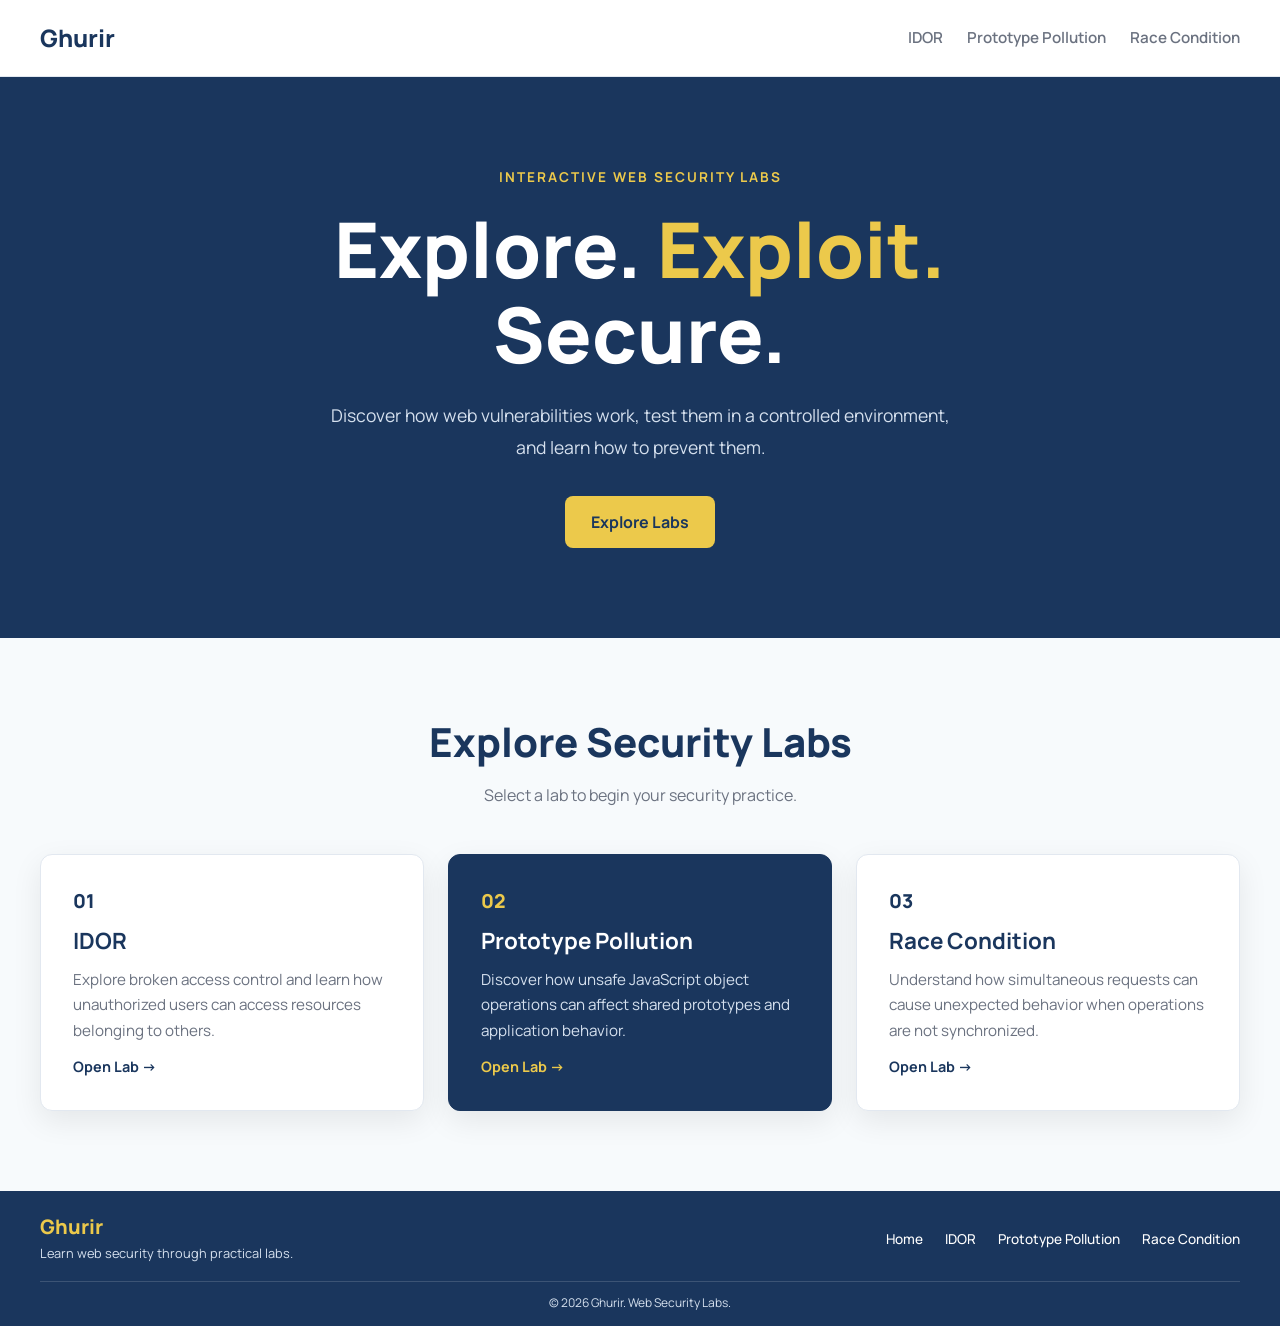
==== pages/index.html @ 42815bb0 "Add files via upload Updated global CSS and organized styles. and make the home-page and organize t" ====
<!doctype html>
<html lang="en">
<head>
  <meta charset="utf-8">
  <meta name="viewport"
        content="width=device-width, initial-scale=1">

  <meta name="description"
        content="Practice web security through interactive labs.">

  <title>Ghurir | Web Security Labs</title>

  <link rel="preconnect"
        href="https://fonts.googleapis.com">
  <link rel="preconnect"
        href="https://fonts.gstatic.com"
        crossorigin>

  <link
    href="https://fonts.googleapis.com/css2?family=Manrope:wght@400;500;600;700;800&display=swap"
    rel="stylesheet">

<link rel="stylesheet" href="../stylesheet/global.css">
  <link rel="stylesheet" href="../stylesheet/styles.css">
  <link rel="stylesheet" href="../stylesheet/footer.css">
</head>

<body>

  <header class="site-header">
    <a class="brand" href="index.html">Ghurir</a>

    <nav aria-label="Main navigation">
      <a href="labs/lab-1.html">IDOR</a>
      <a href="labs/lab-2.html">Prototype Pollution</a>
      <a href="labs/lab-3.html">Race Condition</a>
    </nav>
  </header>

  <main>

    <section class="hero">
      <div class="hero-content">

        <p class="eyebrow">
          Interactive Web Security Labs
        </p>

        <h1>
          Explore. <span>Exploit.</span> Secure.
        </h1>

        <p class="hero-description">
          Discover how web vulnerabilities work,
          test them in a controlled environment,
          and learn how to prevent them.
        </p>

        <a href="#labs" class="btn">
          Explore Labs
        </a>

      </div>
    </section>

    <section id="labs" class="labs-section">
      <div class="container">

        <h2 class="section-title">
          Explore Security Labs
        </h2>

        <p class="section-description">
          Select a lab to begin your security practice.
        </p>

        <div class="labs-grid">

          <a href="labs/lab-1.html" class="lab-card">
            <span class="lab-card__number">01</span>
            <h3>IDOR</h3>
            <p>
              Explore broken access control and learn
              how unauthorized users can access
              resources belonging to others.
            </p>
            <span class="lab-card__action">
              Open Lab &rarr;
            </span>
          </a>

          <a href="labs/lab-2.html"
             class="lab-card lab-card--featured">
            <span class="lab-card__number">02</span>
            <h3>Prototype Pollution</h3>
            <p>
              Discover how unsafe JavaScript object
              operations can affect shared prototypes
              and application behavior.
            </p>
            <span class="lab-card__action">
              Open Lab &rarr;
            </span>
          </a>

          <a href="labs/lab-3.html" class="lab-card">
            <span class="lab-card__number">03</span>
            <h3>Race Condition</h3>
            <p>
              Understand how simultaneous requests
              can cause unexpected behavior when
              operations are not synchronized.
            </p>
            <span class="lab-card__action">
              Open Lab &rarr;
            </span>
          </a>

        </div>
      </div>
    </section>

  </main>

  <footer class="site-footer">
    <div class="container footer-content">

      <div class="footer-brand">
        <h2>Ghurir</h2>
        <p>Learn web security through practical labs.</p>
      </div>

      <nav class="footer-nav" aria-label="Footer navigation">
        <a href="index.html">Home</a>
        <a href="labs/lab-1.html">IDOR</a>
        <a href="labs/lab-2.html">Prototype Pollution</a>
        <a href="labs/lab-3.html">Race Condition</a>
      </nav>

    </div>

    <div class="container footer-bottom">
      <p>&copy; 2026 Ghurir. Web Security Labs.</p>
    </div>
  </footer>

</body>
</html>
---- stylesheet/global.css ----
:root {
    --font-primary: "Manrope", -apple-system,
                    BlinkMacSystemFont, "Segoe UI",
                    Roboto, sans-serif;

    --color-primary: #1A365D;
    --color-primary-hover: #244A78;
    --color-secondary: #ECC94B;
    --color-secondary-hover: #F6DA70;

    --color-background: #F7FAFC;
    --color-surface: #FFFFFF;
    --color-text: #2D3748;
    --color-muted: #6B7280;
    --color-border: #E2E8F0;
    --color-on-dark: #D5E0EE;

    --container-width: 1200px;
    --radius-sm: 8px;
    --radius-lg: 12px;

    --shadow-card: 0 10px 30px rgba(0, 0, 0, 0.08);
    --shadow-hover: 0 15px 40px rgba(0, 0, 0, 0.15);

    --transition-base: 0.3s ease;
}

*,
*::before,
*::after {
    box-sizing: border-box;
}

html {
    scroll-behavior: smooth;
}

body {
    min-height: 100vh;
    min-height: 100dvh;
    margin: 0;

    display: flex;
    flex-direction: column;

    font-family: var(--font-primary);
    line-height: 1.5;

    background-color: var(--color-background);
    color: var(--color-text);
}

main {
    flex: 1;
}

h1,
h2,
h3 {
    margin-top: 0;
    line-height: 1.2;
    color: var(--color-primary);
}

a {
    color: var(--color-primary);
    text-decoration: none;
    transition: color var(--transition-base);
}

a:hover {
    color: var(--color-primary-hover);
}

button,
input,
textarea,
select {
    font: inherit;
}

button {
    cursor: pointer;
}

img,
video {
    display: block;
    max-width: 100%;
    height: auto;
}

.container {
    width: min(var(--container-width), calc(100% - 40px));
    margin-inline: auto;
}

:focus-visible {
    outline: 2px solid var(--color-secondary);
    outline-offset: 3px;
}

#labs {
    scroll-margin-top: 20px;
}

@media (max-width: 600px) {
    .container {
        width: calc(100% - 32px);
    }
}

@media (prefers-reduced-motion: reduce) {
    *,
    *::before,
    *::after {
        scroll-behavior: auto !important;
        animation-duration: 0.01ms !important;
        animation-iteration-count: 1 !important;
        transition-duration: 0.01ms !important;
    }
}
---- stylesheet/styles.css ----
/* Header */

.site-header {
    display: flex;
    align-items: center;
    justify-content: space-between;
    gap: 20px;

    padding: 20px max(20px, calc((100% - var(--container-width)) / 2));

    background-color: var(--color-surface);
    border-bottom: 1px solid var(--color-border);
}

.brand {
    color: var(--color-primary);
    font-size: 1.5rem;
    font-weight: 800;
}

.site-header nav {
    display: flex;
    align-items: center;
    gap: 24px;
}

.site-header nav a {
    color: var(--color-muted);
    font-size: 0.95rem;
    font-weight: 600;
}

.site-header nav a:hover,
.site-header nav a[aria-current="page"] {
    color: var(--color-primary);
}

/* Hero */

.hero {
    display: flex;
    align-items: center;
    justify-content: center;

    min-height: 480px;
    padding: 90px 20px;

    background-color: var(--color-primary);
}

.hero-content {
    width: 100%;
    max-width: 750px;
    text-align: center;
}

.eyebrow {
    margin: 0 0 20px;

    color: var(--color-secondary);
    font-size: 0.85rem;
    font-weight: 700;
    letter-spacing: 2px;
    text-transform: uppercase;
}

.hero h1 {
    margin: 0 0 24px;

    color: var(--color-surface);
    font-size: clamp(2.8rem, 6vw, 5rem);
    font-weight: 800;
    line-height: 1.1;
}

.hero h1 span {
    color: var(--color-secondary);
}

.hero-description {
    max-width: 620px;
    margin: 0 auto 32px;

    color: var(--color-on-dark);
    font-size: 1.1rem;
    line-height: 1.8;
}

.btn {
    display: inline-block;
    padding: 13px 25px;
    margin-top: 0;

    background-color: var(--color-secondary);
    color: var(--color-primary);

    border: 1px solid transparent;
    border-radius: var(--radius-sm);

    font-weight: 700;
    text-align: center;

    transition:
        background-color var(--transition-base),
        color var(--transition-base),
        transform var(--transition-base);
}

.btn:hover {
    background-color: var(--color-secondary-hover);
    color: var(--color-primary);
    transform: translateY(-3px);
}

/* Labs */

.labs-section {
    padding: 80px 0;
    background-color: var(--color-background);
}

.section-title {
    margin: 0 0 16px;

    color: var(--color-primary);
    font-size: clamp(1.8rem, 4vw, 2.5rem);
    font-weight: 800;
    text-align: center;
}

.section-description {
    margin: 0 0 45px;

    color: var(--color-muted);
    text-align: center;
    line-height: 1.7;
}

.labs-grid {
    display: grid;
    grid-template-columns: repeat(auto-fit, minmax(min(100%, 280px), 1fr));
    gap: 24px;
}

.lab-card {
    display: flex;
    flex-direction: column;
    align-items: flex-start;
    gap: 12px;

    min-height: 240px;
    padding: 32px;

    background-color: var(--color-surface);
    border: 1px solid var(--color-border);
    border-radius: var(--radius-lg);
    box-shadow: var(--shadow-card);

    transition:
        transform var(--transition-base),
        box-shadow var(--transition-base),
        border-color var(--transition-base);
}

.lab-card:hover {
    transform: translateY(-6px);
    border-color: var(--color-secondary);
    box-shadow: var(--shadow-hover);
}

.lab-card__number {
    color: var(--color-primary);
    font-size: 1.2rem;
    font-weight: 800;
}

.lab-card h3 {
    margin: 0;
    font-size: 1.4rem;
}

.lab-card p {
    margin: 0;

    color: var(--color-muted);
    font-size: 0.95rem;
    line-height: 1.7;
}

.lab-card__action {
    display: inline-block;
    margin-top: auto;

    color: var(--color-primary);
    font-size: 0.9rem;
    font-weight: 700;

    transition: transform var(--transition-base);
}

.lab-card:hover .lab-card__action {
    transform: translateX(5px);
}

/* Featured Lab */

.lab-card--featured {
    background-color: var(--color-primary);
    border-color: var(--color-primary);
}

.lab-card--featured h3 {
    color: var(--color-surface);
}

.lab-card--featured .lab-card__number,
.lab-card--featured .lab-card__action {
    color: var(--color-secondary);
}

.lab-card--featured p {
    color: var(--color-on-dark);
}

/* Responsive */

@media (max-width: 700px) {
    .site-header {
        flex-direction: column;
        align-items: flex-start;
        padding: 20px;
    }

    .site-header nav {
        flex-wrap: wrap;
        gap: 16px;
    }

    .hero {
        min-height: auto;
        padding: 70px 20px;
    }

    .hero h1 {
        font-size: clamp(2.3rem, 9vw, 3.5rem);
    }

    .hero-description {
        font-size: 1rem;
    }

    .labs-section {
        padding: 55px 0;
    }

    .labs-grid {
        gap: 20px;
    }

    .lab-card {
        min-height: 220px;
        padding: 24px;
    }
}
---- stylesheet/footer.css ----
.site-footer {
    padding: 24px 0 14px;
    background-color: var(--color-primary);
    color: var(--color-surface);
}

.footer-content {
    display: flex;
    align-items: center;
    justify-content: space-between;
    gap: 24px;
    padding-bottom: 18px;
}

.footer-brand h2 {
    margin: 0 0 5px;
    color: var(--color-secondary);
    font-size: 1.25rem;
    font-weight: 800;
}

.footer-brand p {
    margin: 0;
    color: var(--color-on-dark);
    font-size: 0.8rem;
}

.footer-nav {
    display: flex;
    align-items: center;
    flex-wrap: wrap;
    gap: 22px;
}

.footer-nav a {
    color: var(--color-surface);
    font-size: 0.85rem;
    font-weight: 500;
}

.footer-nav a:hover {
    color: var(--color-secondary);
}

.footer-bottom {
    padding-top: 12px;
    border-top: 1px solid rgba(255, 255, 255, 0.15);
    text-align: center;
}

.footer-bottom p {
    margin: 0;
    color: var(--color-on-dark);
    font-size: 0.75rem;
}

@media (max-width: 600px) {
    .footer-content {
        flex-direction: column;
        gap: 20px;
        text-align: center;
    }

    .footer-nav {
        justify-content: center;
        gap: 12px 20px;
    }

    .footer-nav a {
        display: inline-flex;
        align-items: center;
        min-height: 44px;
    }
}
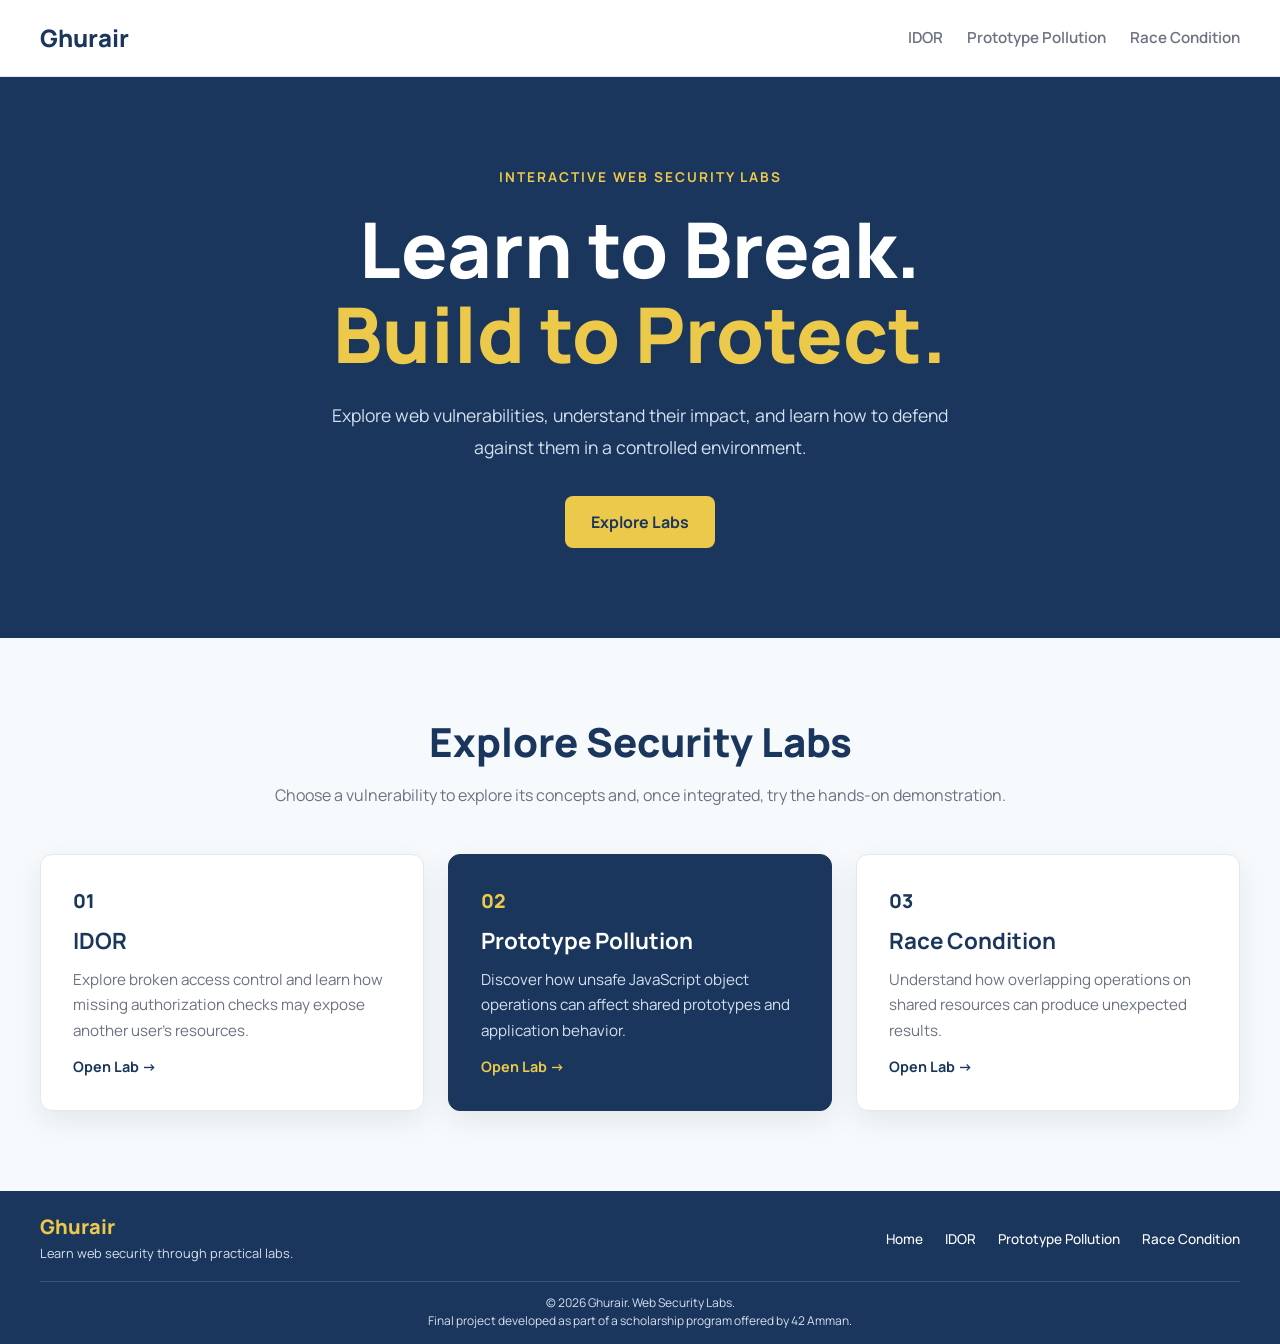
==== commit c8bf489d: "feat: Complete IDOR lab with interactive vulnerability simulation" ====
--- a/pages/index.html
+++ b/pages/index.html
@@ -1,149 +1,90 @@
-
 <!doctype html>
 <html lang="en">
 <head>
   <meta charset="utf-8">
-  <meta name="viewport"
-        content="width=device-width, initial-scale=1">
+  <meta name="viewport" content="width=device-width, initial-scale=1">
+  <meta name="description" content="Ghurair: educational web security labs covering IDOR, Prototype Pollution and Race Conditions.">
+  <title>Web Security Labs | Ghurair</title>
 
-  <meta name="description"
-        content="Practice web security through interactive labs.">
+  <link rel="preconnect" href="https://fonts.googleapis.com">
+  <link rel="preconnect" href="https://fonts.gstatic.com" crossorigin>
+  <link href="https://fonts.googleapis.com/css2?family=Manrope:wght@400;500;600;700;800&amp;display=swap" rel="stylesheet">
 
-  <title>Ghurir | Web Security Labs</title>
-
-  <link rel="preconnect"
-        href="https://fonts.googleapis.com">
-  <link rel="preconnect"
-        href="https://fonts.gstatic.com"
-        crossorigin>
-
-  <link
-    href="https://fonts.googleapis.com/css2?family=Manrope:wght@400;500;600;700;800&display=swap"
-    rel="stylesheet">
-
-<link rel="stylesheet" href="../stylesheet/global.css">
+  <link rel="stylesheet" href="../stylesheet/global.css">
   <link rel="stylesheet" href="../stylesheet/styles.css">
+  <link rel="stylesheet" href="../stylesheet/labs.css">
   <link rel="stylesheet" href="../stylesheet/footer.css">
 </head>
-
 <body>
-
+  <!-- Shared navigation -->
   <header class="site-header">
-    <a class="brand" href="index.html">Ghurir</a>
-
+    <a class="brand" href="index.html" aria-label="Ghurair home">Ghurair</a>
     <nav aria-label="Main navigation">
-      <a href="labs/lab-1.html">IDOR</a>
-      <a href="labs/lab-2.html">Prototype Pollution</a>
-      <a href="labs/lab-3.html">Race Condition</a>
+      <a href="lab-1.html">IDOR</a>
+      <a href="lab-2.html">Prototype Pollution</a>
+      <a href="lab-3.html">Race Condition</a>
     </nav>
   </header>
-
   <main>
-
+    <!-- Hero -->
     <section class="hero">
       <div class="hero-content">
-
-        <p class="eyebrow">
-          Interactive Web Security Labs
+        <p class="eyebrow">INTERACTIVE WEB SECURITY LABS</p>
+        <h1>Learn to Break. <span>Build to Protect.</span></h1>
+        <p class="hero-description">
+          Explore web vulnerabilities, understand their impact,
+          and learn how to defend against them in a controlled environment.
         </p>
-
-        <h1>
-          Explore. <span>Exploit.</span> Secure.
-        </h1>
-
-        <p class="hero-description">
-          Discover how web vulnerabilities work,
-          test them in a controlled environment,
-          and learn how to prevent them.
-        </p>
-
-        <a href="#labs" class="btn">
-          Explore Labs
-        </a>
-
+        <a class="btn" href="#labs">Explore Labs</a>
       </div>
     </section>
 
+    <!-- Three available labs -->
     <section id="labs" class="labs-section">
       <div class="container">
-
-        <h2 class="section-title">
-          Explore Security Labs
-        </h2>
-
-        <p class="section-description">
-          Select a lab to begin your security practice.
-        </p>
-
+        <h2 class="section-title">Explore Security Labs</h2>
+        <p class="section-description">Choose a vulnerability to explore its concepts and, once integrated, try the hands-on demonstration.</p>
         <div class="labs-grid">
-
-          <a href="labs/lab-1.html" class="lab-card">
+          <a class="lab-card" href="lab-1.html">
             <span class="lab-card__number">01</span>
             <h3>IDOR</h3>
-            <p>
-              Explore broken access control and learn
-              how unauthorized users can access
-              resources belonging to others.
-            </p>
-            <span class="lab-card__action">
-              Open Lab &rarr;
-            </span>
+            <p>Explore broken access control and learn how missing authorization checks may expose another user's resources.</p>
+            <span class="lab-card__action">Open Lab &rarr;</span>
           </a>
-
-          <a href="labs/lab-2.html"
-             class="lab-card lab-card--featured">
+          <a class="lab-card lab-card--featured" href="lab-2.html">
             <span class="lab-card__number">02</span>
             <h3>Prototype Pollution</h3>
-            <p>
-              Discover how unsafe JavaScript object
-              operations can affect shared prototypes
-              and application behavior.
-            </p>
-            <span class="lab-card__action">
-              Open Lab &rarr;
-            </span>
+            <p>Discover how unsafe JavaScript object operations can affect shared prototypes and application behavior.</p>
+            <span class="lab-card__action">Open Lab &rarr;</span>
           </a>
-
-          <a href="labs/lab-3.html" class="lab-card">
+          <a class="lab-card" href="lab-3.html">
             <span class="lab-card__number">03</span>
             <h3>Race Condition</h3>
-            <p>
-              Understand how simultaneous requests
-              can cause unexpected behavior when
-              operations are not synchronized.
-            </p>
-            <span class="lab-card__action">
-              Open Lab &rarr;
-            </span>
+            <p>Understand how overlapping operations on shared resources can produce unexpected results.</p>
+            <span class="lab-card__action">Open Lab &rarr;</span>
           </a>
-
         </div>
       </div>
     </section>
-
   </main>
-
+  <!-- Shared footer -->
   <footer class="site-footer">
     <div class="container footer-content">
-
       <div class="footer-brand">
-        <h2>Ghurir</h2>
+        <h2>Ghurair</h2>
         <p>Learn web security through practical labs.</p>
       </div>
-
       <nav class="footer-nav" aria-label="Footer navigation">
         <a href="index.html">Home</a>
-        <a href="labs/lab-1.html">IDOR</a>
-        <a href="labs/lab-2.html">Prototype Pollution</a>
-        <a href="labs/lab-3.html">Race Condition</a>
+        <a href="lab-1.html">IDOR</a>
+        <a href="lab-2.html">Prototype Pollution</a>
+        <a href="lab-3.html">Race Condition</a>
       </nav>
-
     </div>
-
     <div class="container footer-bottom">
-      <p>&copy; 2026 Ghurir. Web Security Labs.</p>
+      <p>&copy; 2026 Ghurair. Web Security Labs.</p>
+      <p>Final project developed as part of a scholarship program offered by 42 Amman.</p>
     </div>
   </footer>
-
 </body>
-</html>
+</html>
--- a/stylesheet/labs.css
+++ b/stylesheet/labs.css
@@ -0,0 +1,388 @@
+
+/* Lab Header */
+
+.lab-header {
+    padding: 65px 0;
+    background: var(--color-primary);
+    color: var(--color-surface);
+}
+
+.back-link {
+    display: inline-block;
+    margin-bottom: 35px;
+    color: var(--color-on-dark);
+    font-size: 0.9rem;
+}
+
+.back-link:hover {
+    color: var(--color-secondary);
+}
+
+.lab-header h1 {
+    margin-bottom: 18px;
+    color: var(--color-surface);
+    font-size: clamp(2.4rem, 5vw, 4rem);
+    font-weight: 800;
+}
+
+.lab-intro {
+    max-width: 680px;
+    color: var(--color-on-dark);
+    font-size: 1.05rem;
+    line-height: 1.8;
+}
+
+.lab-tags {
+    display: flex;
+    flex-wrap: wrap;
+    gap: 10px;
+    margin-top: 25px;
+}
+
+.lab-tags span {
+    padding: 8px 14px;
+    border: 1px solid rgba(255, 255, 255, 0.2);
+    border-radius: var(--radius-sm);
+    color: var(--color-surface);
+    font-size: 0.8rem;
+}
+
+/* Lab Layout */
+
+.lab-layout {
+    display: grid;
+    gap: 25px;
+    max-width: 1000px;
+    padding-top: 55px;
+    padding-bottom: 80px;
+}
+
+.lab-panel {
+    min-width: 0;
+    padding: 35px;
+    background: var(--color-surface);
+    border: 1px solid var(--color-border);
+    border-radius: var(--radius-lg);
+    box-shadow: var(--shadow-card);
+}
+
+.lab-panel h2 {
+    margin-bottom: 18px;
+    font-size: 1.5rem;
+    font-weight: 800;
+}
+
+.lab-panel p {
+    color: var(--color-muted);
+    line-height: 1.8;
+}
+
+/* Code Window */
+
+.code-window {
+    overflow: hidden;
+    margin: 25px 0;
+    background: #101827;
+    border-radius: var(--radius-sm);
+}
+
+.code-header {
+    display: flex;
+    justify-content: space-between;
+    align-items: center;
+    gap: 12px;
+    padding: 14px 20px;
+    background: #1e293b;
+    color: #e2e8f0;
+    font-size: 0.85rem;
+}
+
+.code-status {
+    padding: 5px 10px;
+    border-radius: 5px;
+    font-weight: 700;
+}
+
+.vulnerable-status {
+    background: #7f1d1d;
+    color: #fecaca;
+}
+
+.fixed-status {
+    background: #14532d;
+    color: #bbf7d0;
+}
+
+.code-window pre {
+    overflow-x: auto;
+    margin: 0;
+    padding: 22px;
+    color: #e2e8f0;
+    font-size: 0.9rem;
+    line-height: 1.9;
+    tab-size: 2;
+}
+
+.code-window code {
+    font-family: "Courier New", monospace;
+}
+
+.code-window code > span {
+    display: block;
+    min-height: 1.9em;
+    white-space: pre;
+}
+
+.code-danger {
+    margin-inline: -8px;
+    padding-inline: 8px;
+    background: rgba(239, 68, 68, 0.18);
+    border-left: 3px solid #ef4444;
+}
+
+.code-safe {
+    margin-inline: -8px;
+    padding-inline: 8px;
+    background: rgba(34, 197, 94, 0.15);
+    border-left: 3px solid #22c55e;
+}
+
+.code-explanation {
+    padding: 15px 18px;
+    background: var(--color-background);
+    border-left: 3px solid var(--color-secondary);
+    border-radius: 4px;
+}
+
+/* Simulation Toolbar */
+
+.simulation-toolbar {
+    display: flex;
+    justify-content: space-between;
+    align-items: center;
+    flex-wrap: wrap;
+    gap: 20px;
+    margin: 25px 0;
+}
+
+.field-label {
+    display: block;
+    margin-bottom: 10px;
+    color: var(--color-text);
+    font-size: 0.9rem;
+    font-weight: 700;
+}
+
+.mode-badge {
+    display: inline-block;
+    padding: 7px 12px;
+    border-radius: 6px;
+    font-size: 0.8rem;
+    font-weight: 700;
+}
+
+.mode-vulnerable {
+    background: #fee2e2;
+    color: #991b1b;
+}
+
+.mode-fixed {
+    background: #dcfce7;
+    color: #166534;
+}
+
+.mode-switch {
+    display: flex;
+    gap: 8px;
+}
+
+.mode-btn {
+    padding: 10px 17px;
+    background: var(--color-background);
+    color: var(--color-primary);
+    border: 1px solid var(--color-border);
+    border-radius: var(--radius-sm);
+    font-weight: 700;
+    transition: all var(--transition-base);
+}
+
+.mode-btn.active {
+    background: var(--color-primary);
+    color: var(--color-surface);
+    border-color: var(--color-primary);
+}
+
+/* Simulation Box */
+
+.simulation-box {
+    padding: 30px;
+    background: var(--color-background);
+    border: 1px solid var(--color-border);
+    border-radius: var(--radius-lg);
+}
+
+.simulation-user {
+    margin-bottom: 25px;
+}
+
+.simulation-user strong {
+    display: block;
+    color: var(--color-primary);
+}
+
+#profile-id {
+    width: 100%;
+    padding: 13px 15px;
+    background: var(--color-surface);
+    border: 1px solid var(--color-border);
+    border-radius: var(--radius-sm);
+    color: var(--color-text);
+}
+
+#profile-id:focus {
+    border-color: var(--color-primary);
+    outline: 2px solid var(--color-secondary);
+    outline-offset: 2px;
+}
+
+/* Payload Controls */
+
+.payload-label {
+    margin: 25px 0 12px;
+    font-weight: 700;
+}
+
+.payload-buttons {
+    display: flex;
+    flex-wrap: wrap;
+    gap: 10px;
+}
+
+.payload-buttons button {
+    padding: 11px 16px;
+    background: var(--color-surface);
+    color: var(--color-primary);
+    border: 1px solid var(--color-border);
+    border-radius: var(--radius-sm);
+    font-weight: 600;
+    transition: all var(--transition-base);
+}
+
+.payload-buttons button:hover,
+.payload-buttons button.selected {
+    border-color: var(--color-secondary);
+    background: #fff9df;
+}
+
+/* Action Buttons */
+
+.run-btn,
+.fix-action {
+    display: inline-block;
+    margin-top: 25px;
+    padding: 13px 25px;
+    background: var(--color-secondary);
+    color: var(--color-primary);
+    border: none;
+    border-radius: var(--radius-sm);
+    font-weight: 800;
+    transition: transform var(--transition-base);
+}
+
+.run-btn:hover,
+.fix-action:hover {
+    transform: translateY(-3px);
+}
+
+/* Result Box */
+
+.result-box {
+    margin-top: 25px;
+    padding: 22px;
+    background: var(--color-surface);
+    border: 1px solid var(--color-border);
+    border-radius: var(--radius-sm);
+}
+
+.result-heading {
+    display: flex;
+    justify-content: space-between;
+    align-items: center;
+    gap: 12px;
+    margin-bottom: 15px;
+}
+
+#result-status {
+    color: var(--color-muted);
+    font-size: 0.85rem;
+    font-weight: 700;
+}
+
+#result-message {
+    margin: 0;
+}
+
+#result-data {
+    overflow-x: auto;
+    margin: 15px 0 0;
+    color: var(--color-text);
+    font-size: 0.85rem;
+    white-space: pre-wrap;
+    overflow-wrap: anywhere;
+}
+
+.result-box:has(.result-success) {
+    border-color: #86efac;
+}
+
+.result-box:has(.result-error) {
+    border-color: #fca5a5;
+}
+
+.result-success {
+    color: #166534 !important;
+}
+
+.result-error {
+    color: #991b1b !important;
+}
+
+/* Responsive */
+
+@media (max-width: 700px) {
+    .lab-header {
+        padding: 45px 0;
+    }
+
+    .lab-layout {
+        padding-top: 30px;
+        padding-bottom: 50px;
+    }
+
+    .lab-panel {
+        padding: 22px;
+    }
+
+    .simulation-box {
+        padding: 20px;
+    }
+
+    .mode-switch,
+    .mode-btn,
+    .run-btn {
+        width: 100%;
+    }
+
+    .mode-btn {
+        flex: 1;
+    }
+
+    .payload-buttons button {
+        flex: 1 1 100%;
+    }
+
+    .code-window pre {
+        padding: 15px;
+        font-size: 0.8rem;
+    }
+}
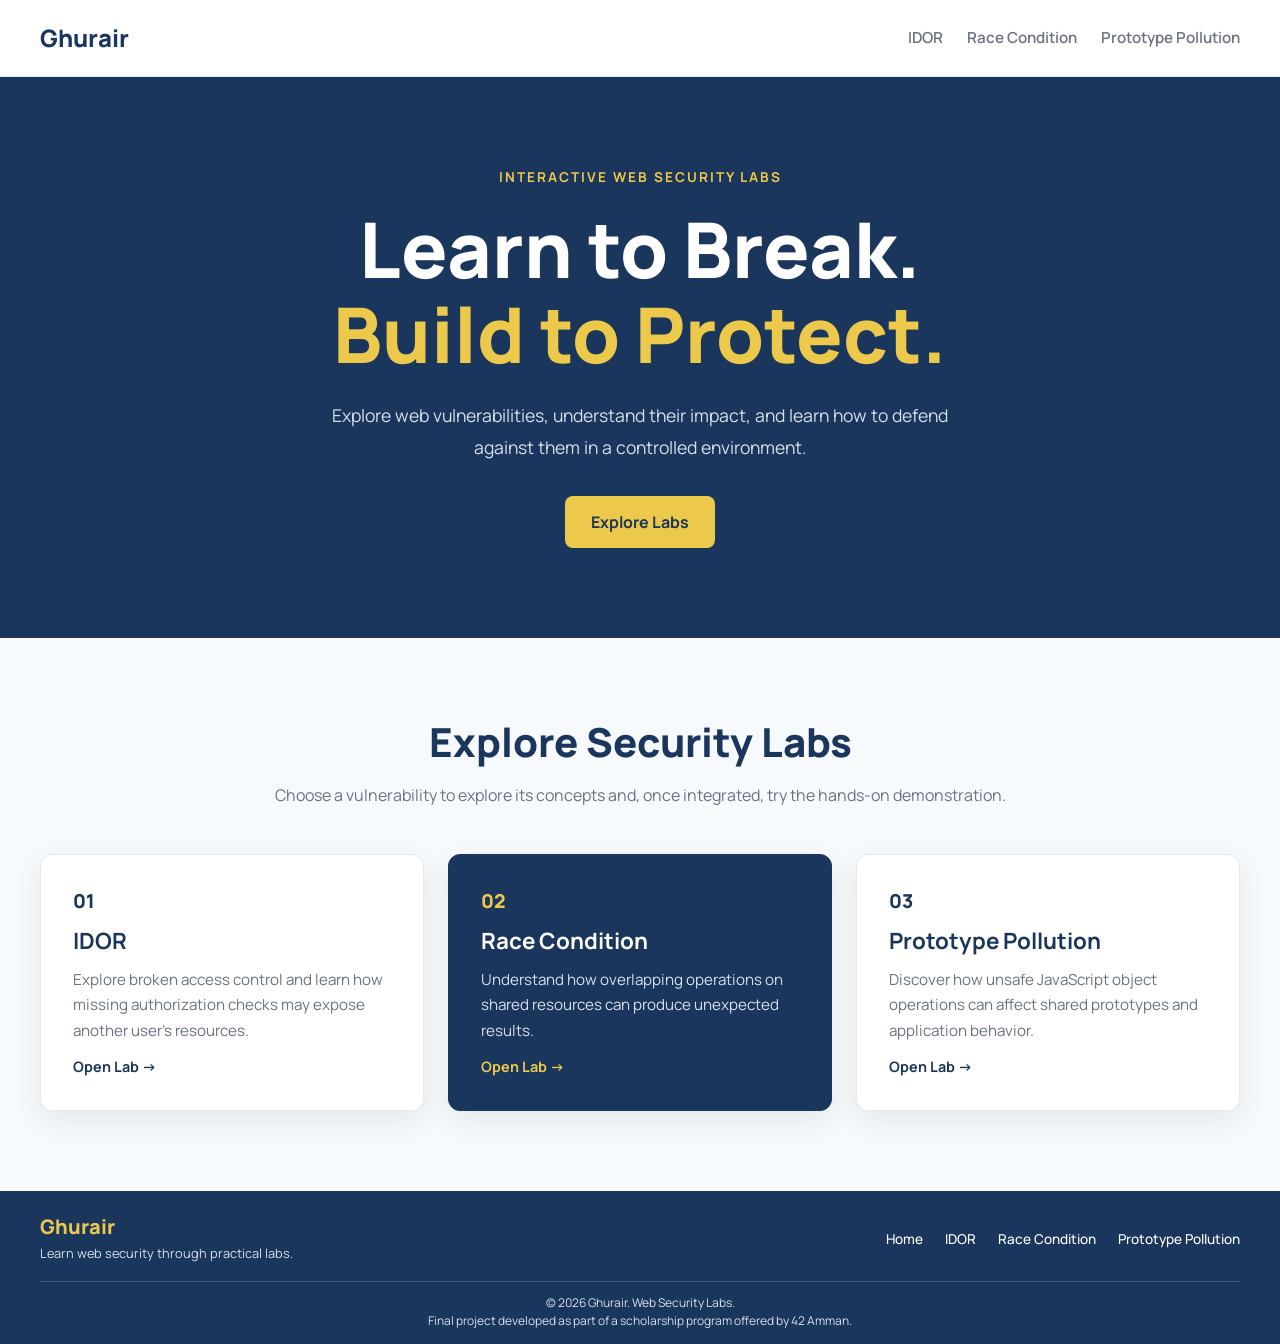
==== commit 04250e95: "Added 3 selectable payloads with their JSON code.Added Vulnerable and Fixed modes.Made the Run Paylo" ====
--- a/pages/index.html
+++ b/pages/index.html
@@ -19,11 +19,13 @@
   <!-- Shared navigation -->
   <header class="site-header">
     <a class="brand" href="index.html" aria-label="Ghurair home">Ghurair</a>
-    <nav aria-label="Main navigation">
-      <a href="lab-1.html">IDOR</a>
-      <a href="lab-2.html">Prototype Pollution</a>
-      <a href="lab-3.html">Race Condition</a>
-    </nav>
+
+<nav aria-label="Main navigation">
+  <a href="lab-1.html">IDOR</a>
+  <a href="lab-2.html">Race Condition</a>
+  <a href="lab-3.html">Prototype Pollution</a>
+</nav>
+
   </header>
   <main>
     <!-- Hero -->
@@ -44,26 +46,62 @@
       <div class="container">
         <h2 class="section-title">Explore Security Labs</h2>
         <p class="section-description">Choose a vulnerability to explore its concepts and, once integrated, try the hands-on demonstration.</p>
-        <div class="labs-grid">
-          <a class="lab-card" href="lab-1.html">
-            <span class="lab-card__number">01</span>
-            <h3>IDOR</h3>
-            <p>Explore broken access control and learn how missing authorization checks may expose another user's resources.</p>
-            <span class="lab-card__action">Open Lab &rarr;</span>
-          </a>
-          <a class="lab-card lab-card--featured" href="lab-2.html">
-            <span class="lab-card__number">02</span>
-            <h3>Prototype Pollution</h3>
-            <p>Discover how unsafe JavaScript object operations can affect shared prototypes and application behavior.</p>
-            <span class="lab-card__action">Open Lab &rarr;</span>
-          </a>
-          <a class="lab-card" href="lab-3.html">
-            <span class="lab-card__number">03</span>
-            <h3>Race Condition</h3>
-            <p>Understand how overlapping operations on shared resources can produce unexpected results.</p>
-            <span class="lab-card__action">Open Lab &rarr;</span>
-          </a>
-        </div>
+        
+<div class="labs-grid">
+
+  <!-- Lab 01: IDOR -->
+  <a class="lab-card" href="lab-1.html">
+    <span class="lab-card__number">01</span>
+
+    <h3>IDOR</h3>
+
+    <p>
+      Explore broken access control and learn how
+      missing authorization checks may expose
+      another user's resources.
+    </p>
+
+    <span class="lab-card__action">
+      Open Lab &rarr;
+    </span>
+  </a>
+
+  <!-- Lab 02: Race Condition -->
+  <a class="lab-card lab-card--featured" href="lab-2.html">
+    <span class="lab-card__number">02</span>
+
+    <h3>Race Condition</h3>
+
+    <p>
+      Understand how overlapping operations on
+      shared resources can produce unexpected
+      results.
+    </p>
+
+    <span class="lab-card__action">
+      Open Lab &rarr;
+    </span>
+  </a>
+
+  <!-- Lab 03: Prototype Pollution -->
+  <a class="lab-card" href="lab-3.html">
+    <span class="lab-card__number">03</span>
+
+    <h3>Prototype Pollution</h3>
+
+    <p>
+      Discover how unsafe JavaScript object
+      operations can affect shared prototypes
+      and application behavior.
+    </p>
+
+    <span class="lab-card__action">
+      Open Lab &rarr;
+    </span>
+  </a>
+
+</div>
+
       </div>
     </section>
   </main>
@@ -74,12 +112,14 @@
         <h2>Ghurair</h2>
         <p>Learn web security through practical labs.</p>
       </div>
-      <nav class="footer-nav" aria-label="Footer navigation">
-        <a href="index.html">Home</a>
-        <a href="lab-1.html">IDOR</a>
-        <a href="lab-2.html">Prototype Pollution</a>
-        <a href="lab-3.html">Race Condition</a>
-      </nav>
+     
+<nav class="footer-nav" aria-label="Footer navigation">
+  <a href="index.html">Home</a>
+  <a href="lab-1.html">IDOR</a>
+  <a href="lab-2.html">Race Condition</a>
+  <a href="lab-3.html">Prototype Pollution</a>
+</nav>
+
     </div>
     <div class="container footer-bottom">
       <p>&copy; 2026 Ghurair. Web Security Labs.</p>
--- a/stylesheet/labs.css
+++ b/stylesheet/labs.css
@@ -386,3 +386,45 @@
         font-size: 0.8rem;
     }
 }
+
+/* Lab 3 - Prototype Pollution UI */
+
+.lab-demo-container {
+    margin-top: 24px;
+    padding: 30px;
+    background: var(--color-background);
+    border: 1px solid var(--color-border);
+    border-radius: var(--radius-lg);
+}
+
+.demo-result-data {
+    overflow-x: auto;
+    margin: 15px 0 0;
+    color: var(--color-text);
+    font-size: 0.85rem;
+    line-height: 1.7;
+    white-space: pre-wrap;
+    overflow-wrap: anywhere;
+}
+
+.demo-caption {
+    margin-top: 16px;
+    color: var(--color-muted);
+    font-size: 0.85rem;
+}
+
+.result-heading h3 {
+    margin: 0;
+    font-size: 1rem;
+}
+
+@media (max-width: 700px) {
+
+    .lab-demo-container {
+        padding: 20px;
+    }
+
+    .mode-switch {
+        flex-wrap: wrap;
+    }
+}
